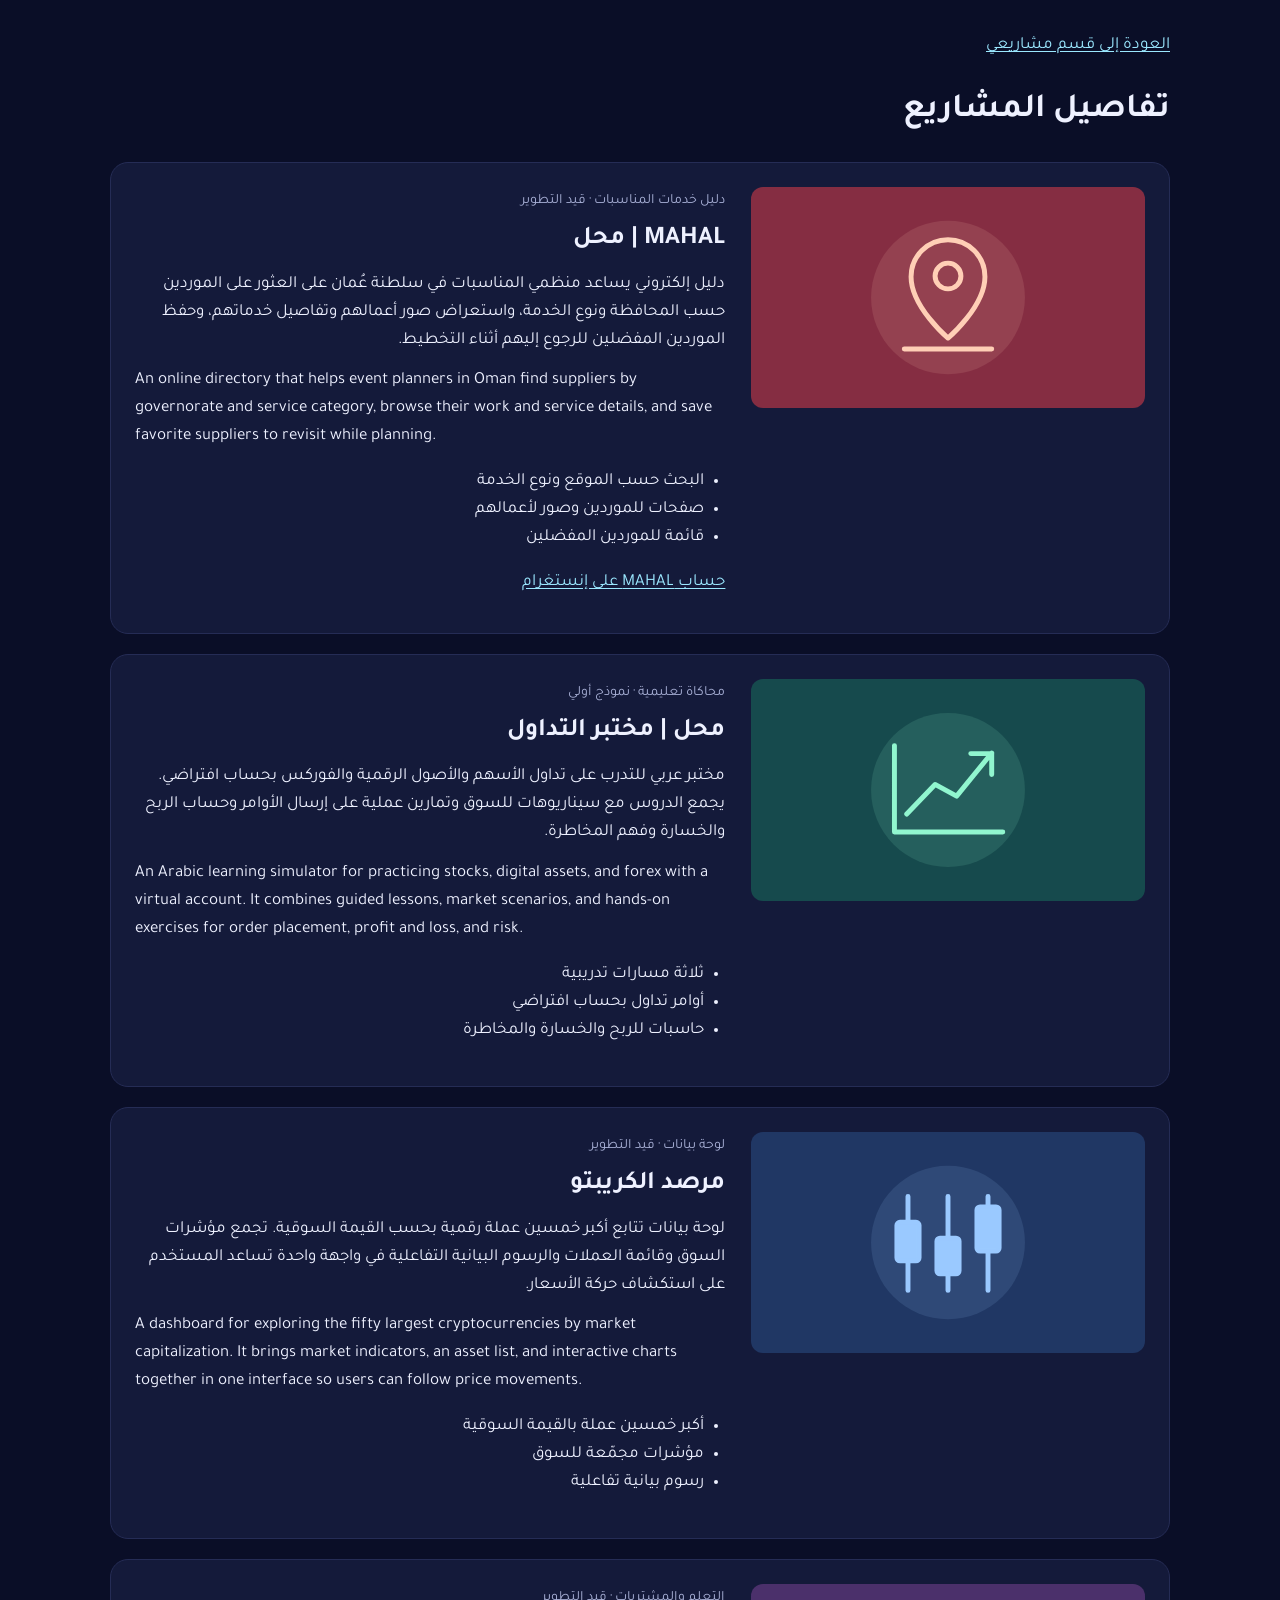
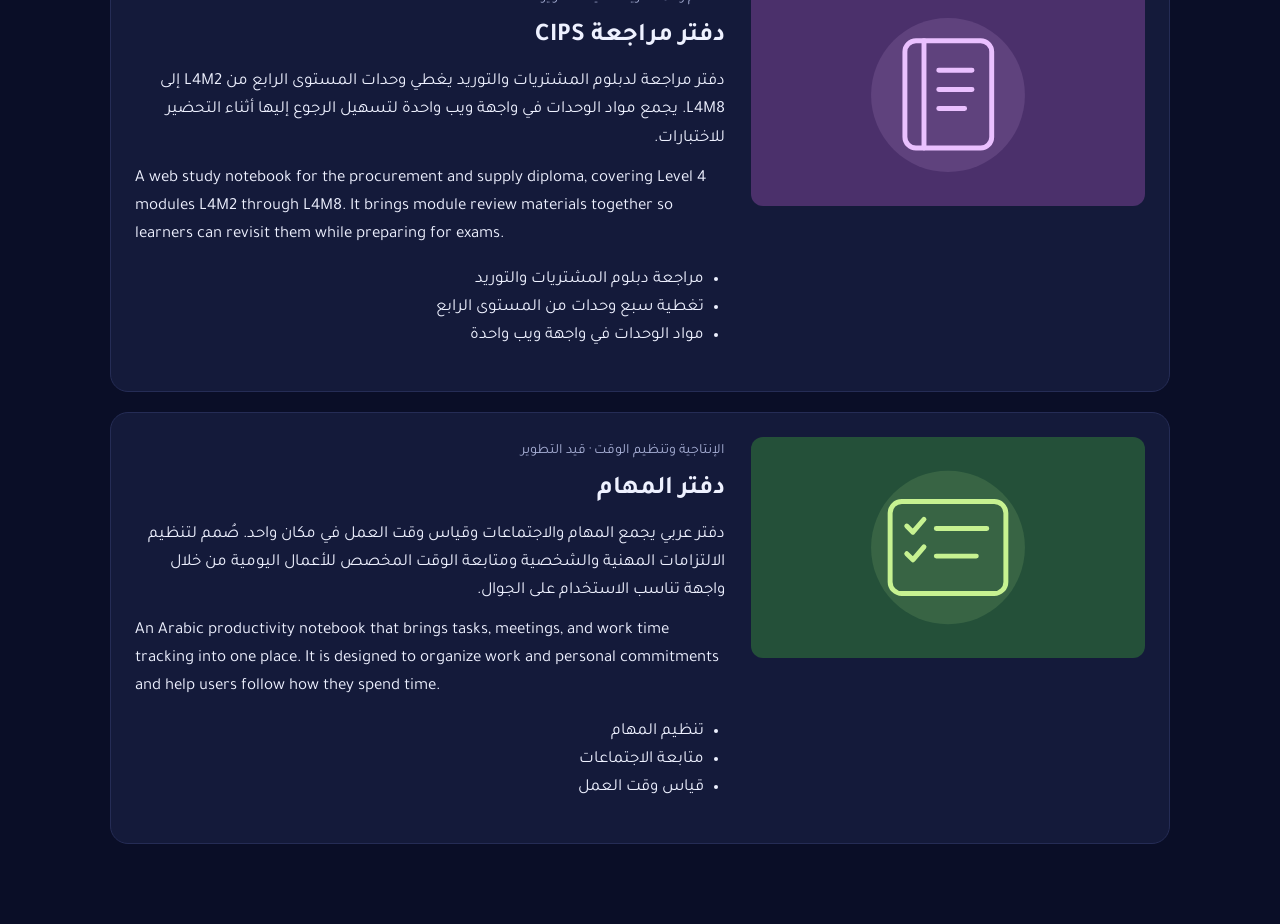
==== projects.html @ f1da6e08 "Add illustrated project portfolio to the academy" ====
<!doctype html>
<html lang="ar" dir="rtl">
<head>
  <meta charset="utf-8">
  <meta name="viewport" content="width=device-width, initial-scale=1">
  <title>مشاريعي | أكاديمية ستيفن خلفان</title>
  <link href="https://fonts.googleapis.com/css2?family=Tajawal:wght@400;500;700;800&display=swap" rel="stylesheet">
  <style>
    *{box-sizing:border-box}
    body{margin:0;background:#0a0e27;color:#eef1ff;font:17px/1.65 Tajawal,system-ui,sans-serif}
    main{max-width:1100px;margin:auto;padding:32px 20px 60px}
    a{color:#9be8ff;text-underline-offset:.2em}
    article{display:grid;grid-template-columns:minmax(0,1fr) minmax(0,1.5fr);gap:26px;align-items:start;background:#141a3a;border:1px solid #252c55;border-radius:18px;padding:24px;margin-bottom:20px;scroll-margin-top:20px}
    article:target{border-color:#9be8ff}
    img{display:block;width:100%;height:auto;border-radius:12px}
    h2{margin:4px 0 10px}
    p{margin:0 0 12px}
    small{color:#a8b0d6}
    ul{padding-inline-start:1.35rem}
    @media(max-width:720px){article{grid-template-columns:1fr;padding:16px}}
  </style>
</head>
<body>
  <main>
    <a href="index.html#projects">العودة إلى قسم مشاريعي</a>
    <h1>تفاصيل المشاريع</h1>
    <article id="mahal">
      <img src="assets/projects/mahal.svg" width="640" height="360" alt="" loading="lazy">
      <div>
        <small>دليل خدمات المناسبات · قيد التطوير</small>
        <h2>MAHAL | محل</h2>
        <p>دليل إلكتروني يساعد منظمي المناسبات في سلطنة عُمان على العثور على الموردين حسب المحافظة ونوع الخدمة، واستعراض صور أعمالهم وتفاصيل خدماتهم، وحفظ الموردين المفضلين للرجوع إليهم أثناء التخطيط.</p>
        <p lang="en" dir="ltr">An online directory that helps event planners in Oman find suppliers by governorate and service category, browse their work and service details, and save favorite suppliers to revisit while planning.</p>
        <ul><li>البحث حسب الموقع ونوع الخدمة</li><li>صفحات للموردين وصور لأعمالهم</li><li>قائمة للموردين المفضلين</li></ul>
      <p><a href="https://www.instagram.com/mahal.event/" rel="noopener">حساب MAHAL على إنستغرام</a></p>
      </div>
    </article>
    <article id="trading-lab">
      <img src="assets/projects/trading-lab.svg" width="640" height="360" alt="" loading="lazy">
      <div>
        <small>محاكاة تعليمية · نموذج أولي</small>
        <h2>محل | مختبر التداول</h2>
        <p>مختبر عربي للتدرب على تداول الأسهم والأصول الرقمية والفوركس بحساب افتراضي. يجمع الدروس مع سيناريوهات للسوق وتمارين عملية على إرسال الأوامر وحساب الربح والخسارة وفهم المخاطرة.</p>
        <p lang="en" dir="ltr">An Arabic learning simulator for practicing stocks, digital assets, and forex with a virtual account. It combines guided lessons, market scenarios, and hands-on exercises for order placement, profit and loss, and risk.</p>
        <ul><li>ثلاثة مسارات تدريبية</li><li>أوامر تداول بحساب افتراضي</li><li>حاسبات للربح والخسارة والمخاطرة</li></ul>
      </div>
    </article>
    <article id="crypto-observatory">
      <img src="assets/projects/crypto-observatory.svg" width="640" height="360" alt="" loading="lazy">
      <div>
        <small>لوحة بيانات · قيد التطوير</small>
        <h2>مرصد الكريبتو</h2>
        <p>لوحة بيانات تتابع أكبر خمسين عملة رقمية بحسب القيمة السوقية. تجمع مؤشرات السوق وقائمة العملات والرسوم البيانية التفاعلية في واجهة واحدة تساعد المستخدم على استكشاف حركة الأسعار.</p>
        <p lang="en" dir="ltr">A dashboard for exploring the fifty largest cryptocurrencies by market capitalization. It brings market indicators, an asset list, and interactive charts together in one interface so users can follow price movements.</p>
        <ul><li>أكبر خمسين عملة بالقيمة السوقية</li><li>مؤشرات مجمّعة للسوق</li><li>رسوم بيانية تفاعلية</li></ul>
      </div>
    </article>
    <article id="cips-review">
      <img src="assets/projects/cips-review.svg" width="640" height="360" alt="" loading="lazy">
      <div>
        <small>التعلم والمشتريات · قيد التطوير</small>
        <h2>دفتر مراجعة CIPS</h2>
        <p>دفتر مراجعة لدبلوم المشتريات والتوريد يغطي وحدات المستوى الرابع من L4M2 إلى L4M8. يجمع مواد الوحدات في واجهة ويب واحدة لتسهيل الرجوع إليها أثناء التحضير للاختبارات.</p>
        <p lang="en" dir="ltr">A web study notebook for the procurement and supply diploma, covering Level 4 modules L4M2 through L4M8. It brings module review materials together so learners can revisit them while preparing for exams.</p>
        <ul><li>مراجعة دبلوم المشتريات والتوريد</li><li>تغطية سبع وحدات من المستوى الرابع</li><li>مواد الوحدات في واجهة ويب واحدة</li></ul>
      </div>
    </article>
    <article id="task-notebook">
      <img src="assets/projects/task-notebook.svg" width="640" height="360" alt="" loading="lazy">
      <div>
        <small>الإنتاجية وتنظيم الوقت · قيد التطوير</small>
        <h2>دفتر المهام</h2>
        <p>دفتر عربي يجمع المهام والاجتماعات وقياس وقت العمل في مكان واحد. صُمم لتنظيم الالتزامات المهنية والشخصية ومتابعة الوقت المخصص للأعمال اليومية من خلال واجهة تناسب الاستخدام على الجوال.</p>
        <p lang="en" dir="ltr">An Arabic productivity notebook that brings tasks, meetings, and work time tracking into one place. It is designed to organize work and personal commitments and help users follow how they spend time.</p>
        <ul><li>تنظيم المهام</li><li>متابعة الاجتماعات</li><li>قياس وقت العمل</li></ul>
      </div>
    </article>
  </main>
</body>
</html>
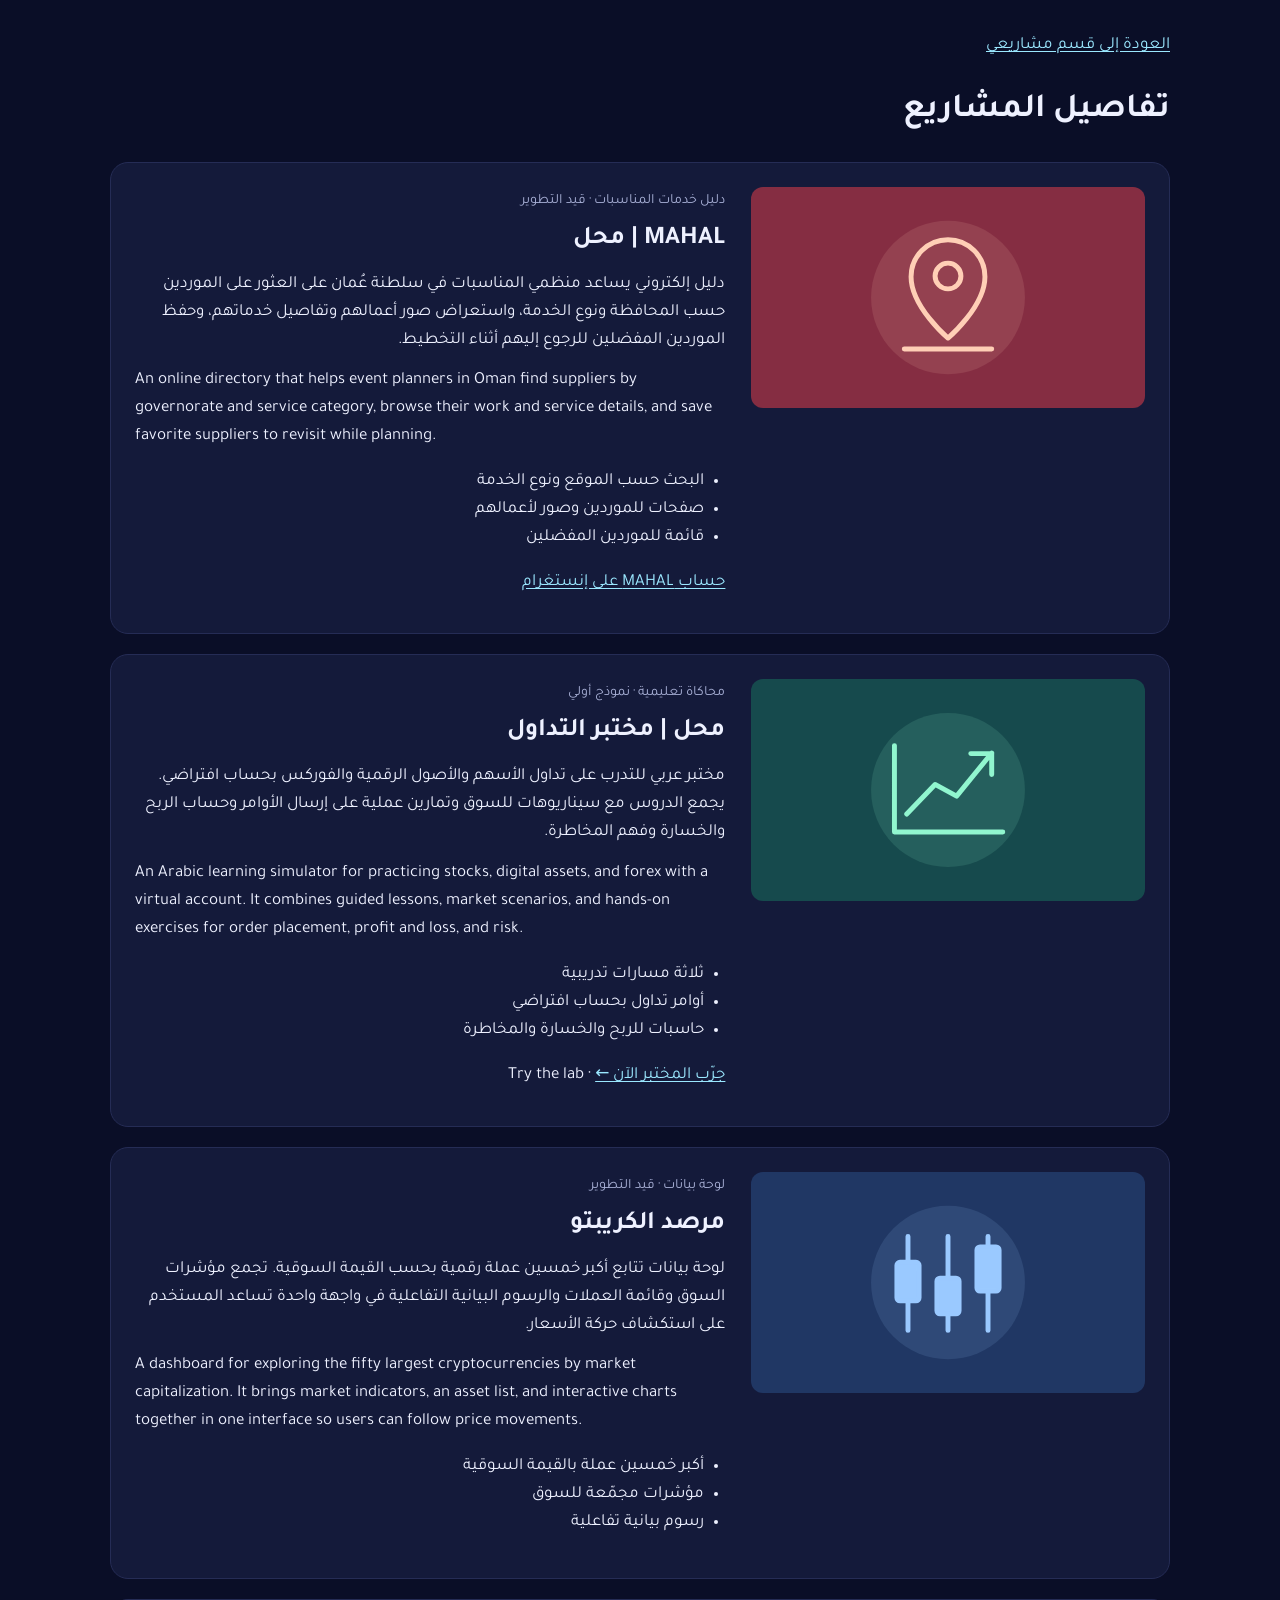
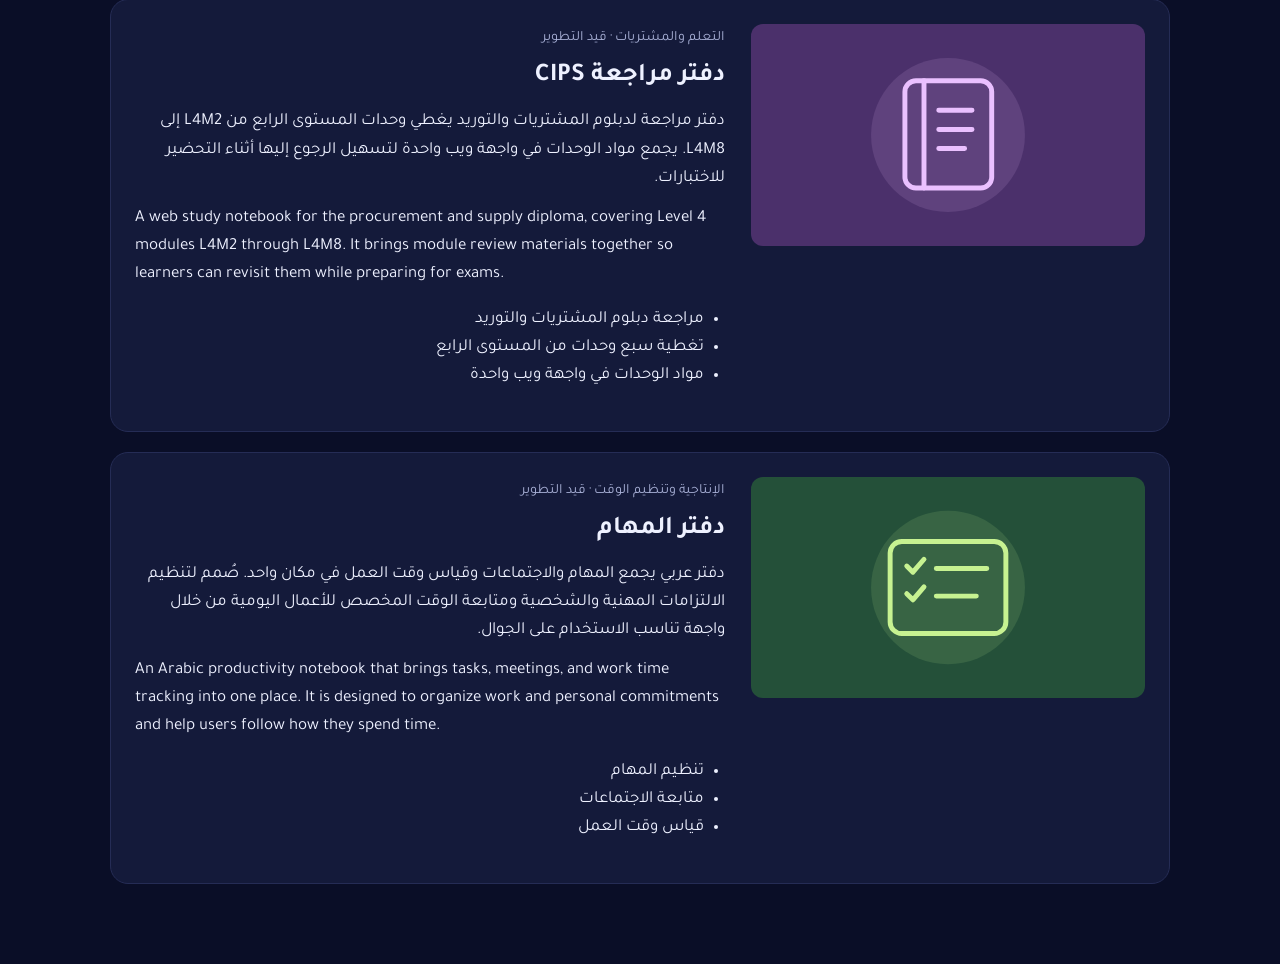
==== commit 18ef8a8f: "ربط مشروع مختبر التداول بالنسخة المنشورة على Vercel Co-Authored-By: Claude Opus 5.5 <noreply@anthrop" ====
--- a/projects.html
+++ b/projects.html
@@ -43,6 +43,7 @@
         <p>مختبر عربي للتدرب على تداول الأسهم والأصول الرقمية والفوركس بحساب افتراضي. يجمع الدروس مع سيناريوهات للسوق وتمارين عملية على إرسال الأوامر وحساب الربح والخسارة وفهم المخاطرة.</p>
         <p lang="en" dir="ltr">An Arabic learning simulator for practicing stocks, digital assets, and forex with a virtual account. It combines guided lessons, market scenarios, and hands-on exercises for order placement, profit and loss, and risk.</p>
         <ul><li>ثلاثة مسارات تدريبية</li><li>أوامر تداول بحساب افتراضي</li><li>حاسبات للربح والخسارة والمخاطرة</li></ul>
+        <p><a href="https://steven-khalfan-trading-lab.vercel.app/app" target="_blank" rel="noopener">جرّب المختبر الآن ←</a> · <span lang="en" dir="ltr">Try the lab</span></p>
       </div>
     </article>
     <article id="crypto-observatory">
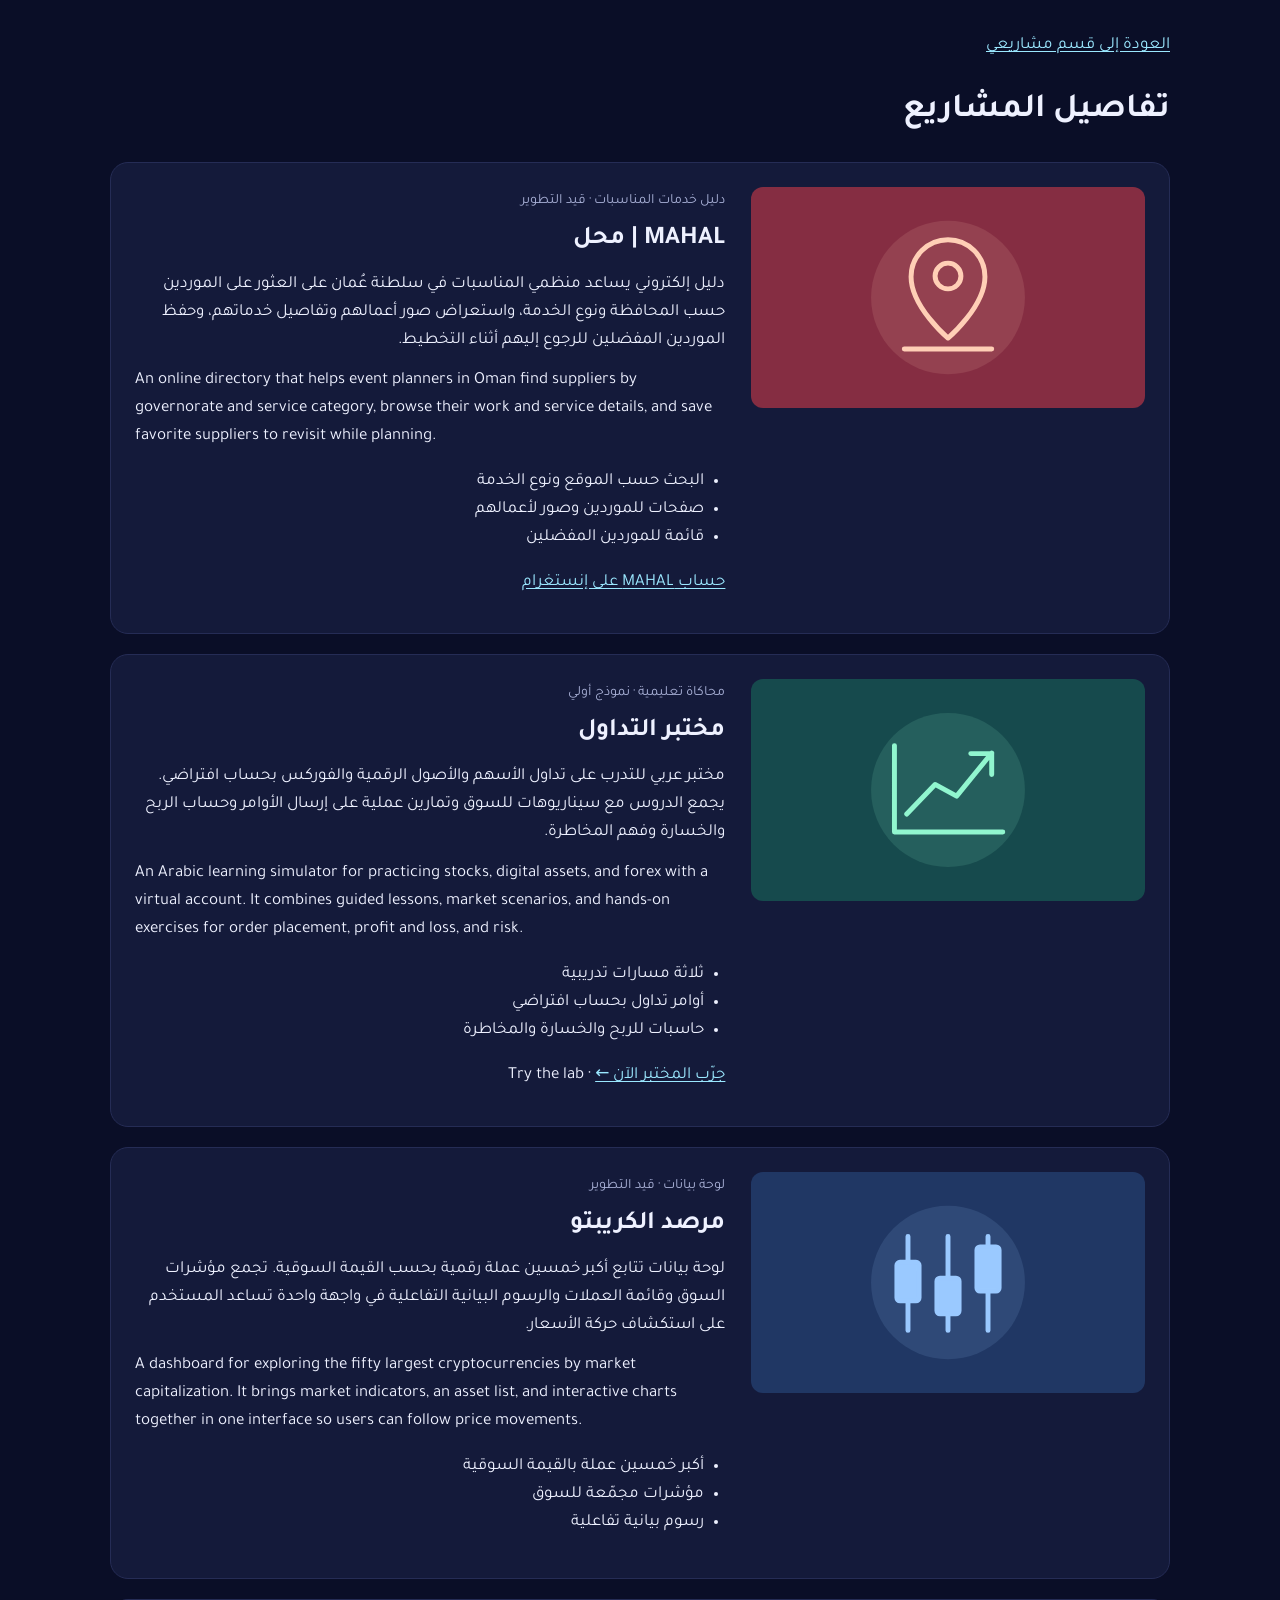
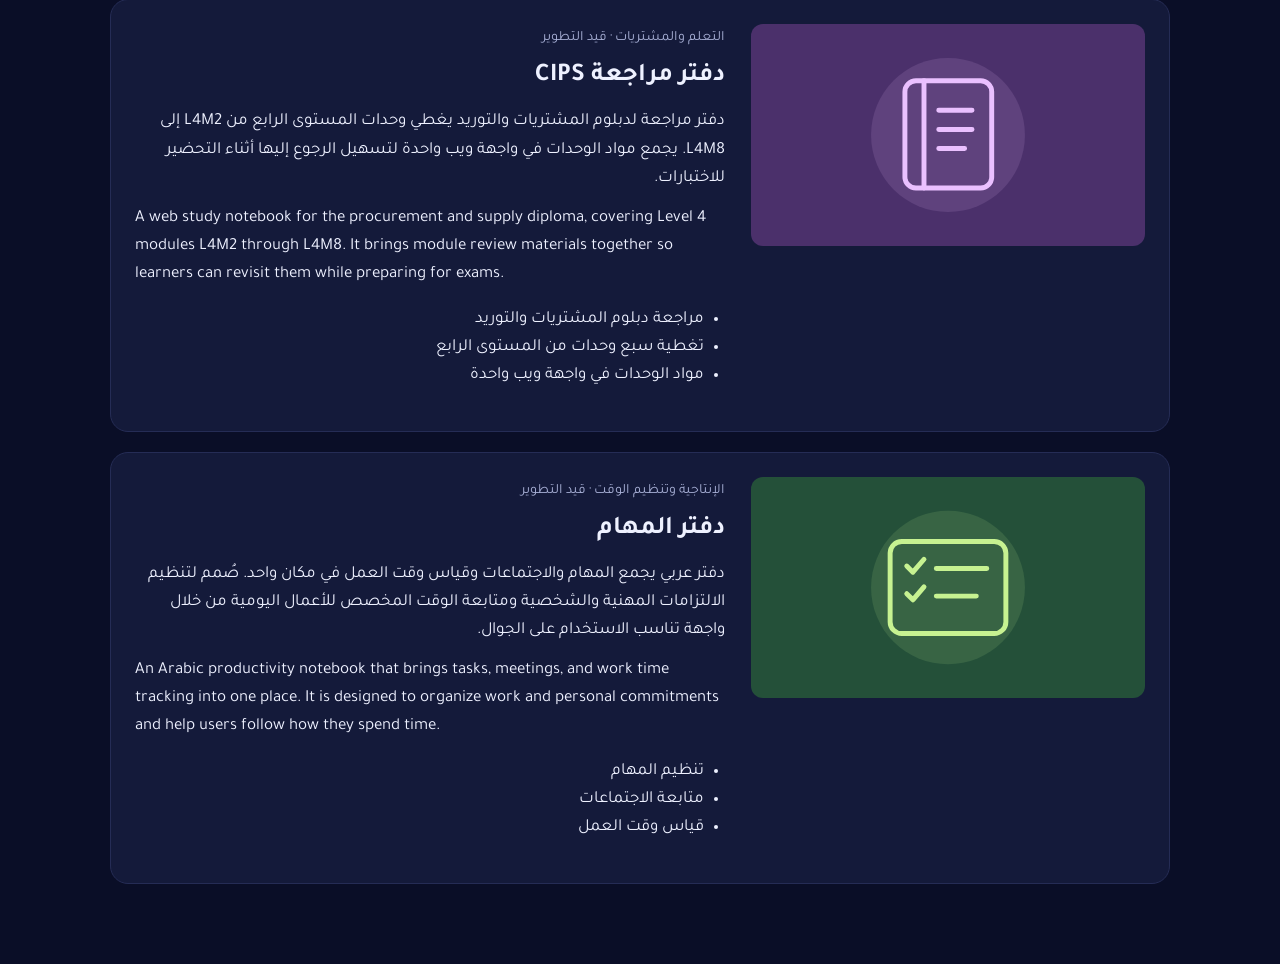
==== commit a29df7b5: "الأكاديمية: قسم «مختبر التداول»، ومسار دورات التداول للمبتدئين، وتغيير اسم المشروع Co-Authored-By: C" ====
--- a/projects.html
+++ b/projects.html
@@ -39,7 +39,7 @@
       <img src="assets/projects/trading-lab.svg" width="640" height="360" alt="" loading="lazy">
       <div>
         <small>محاكاة تعليمية · نموذج أولي</small>
-        <h2>محل | مختبر التداول</h2>
+        <h2>مختبر التداول</h2>
         <p>مختبر عربي للتدرب على تداول الأسهم والأصول الرقمية والفوركس بحساب افتراضي. يجمع الدروس مع سيناريوهات للسوق وتمارين عملية على إرسال الأوامر وحساب الربح والخسارة وفهم المخاطرة.</p>
         <p lang="en" dir="ltr">An Arabic learning simulator for practicing stocks, digital assets, and forex with a virtual account. It combines guided lessons, market scenarios, and hands-on exercises for order placement, profit and loss, and risk.</p>
         <ul><li>ثلاثة مسارات تدريبية</li><li>أوامر تداول بحساب افتراضي</li><li>حاسبات للربح والخسارة والمخاطرة</li></ul>
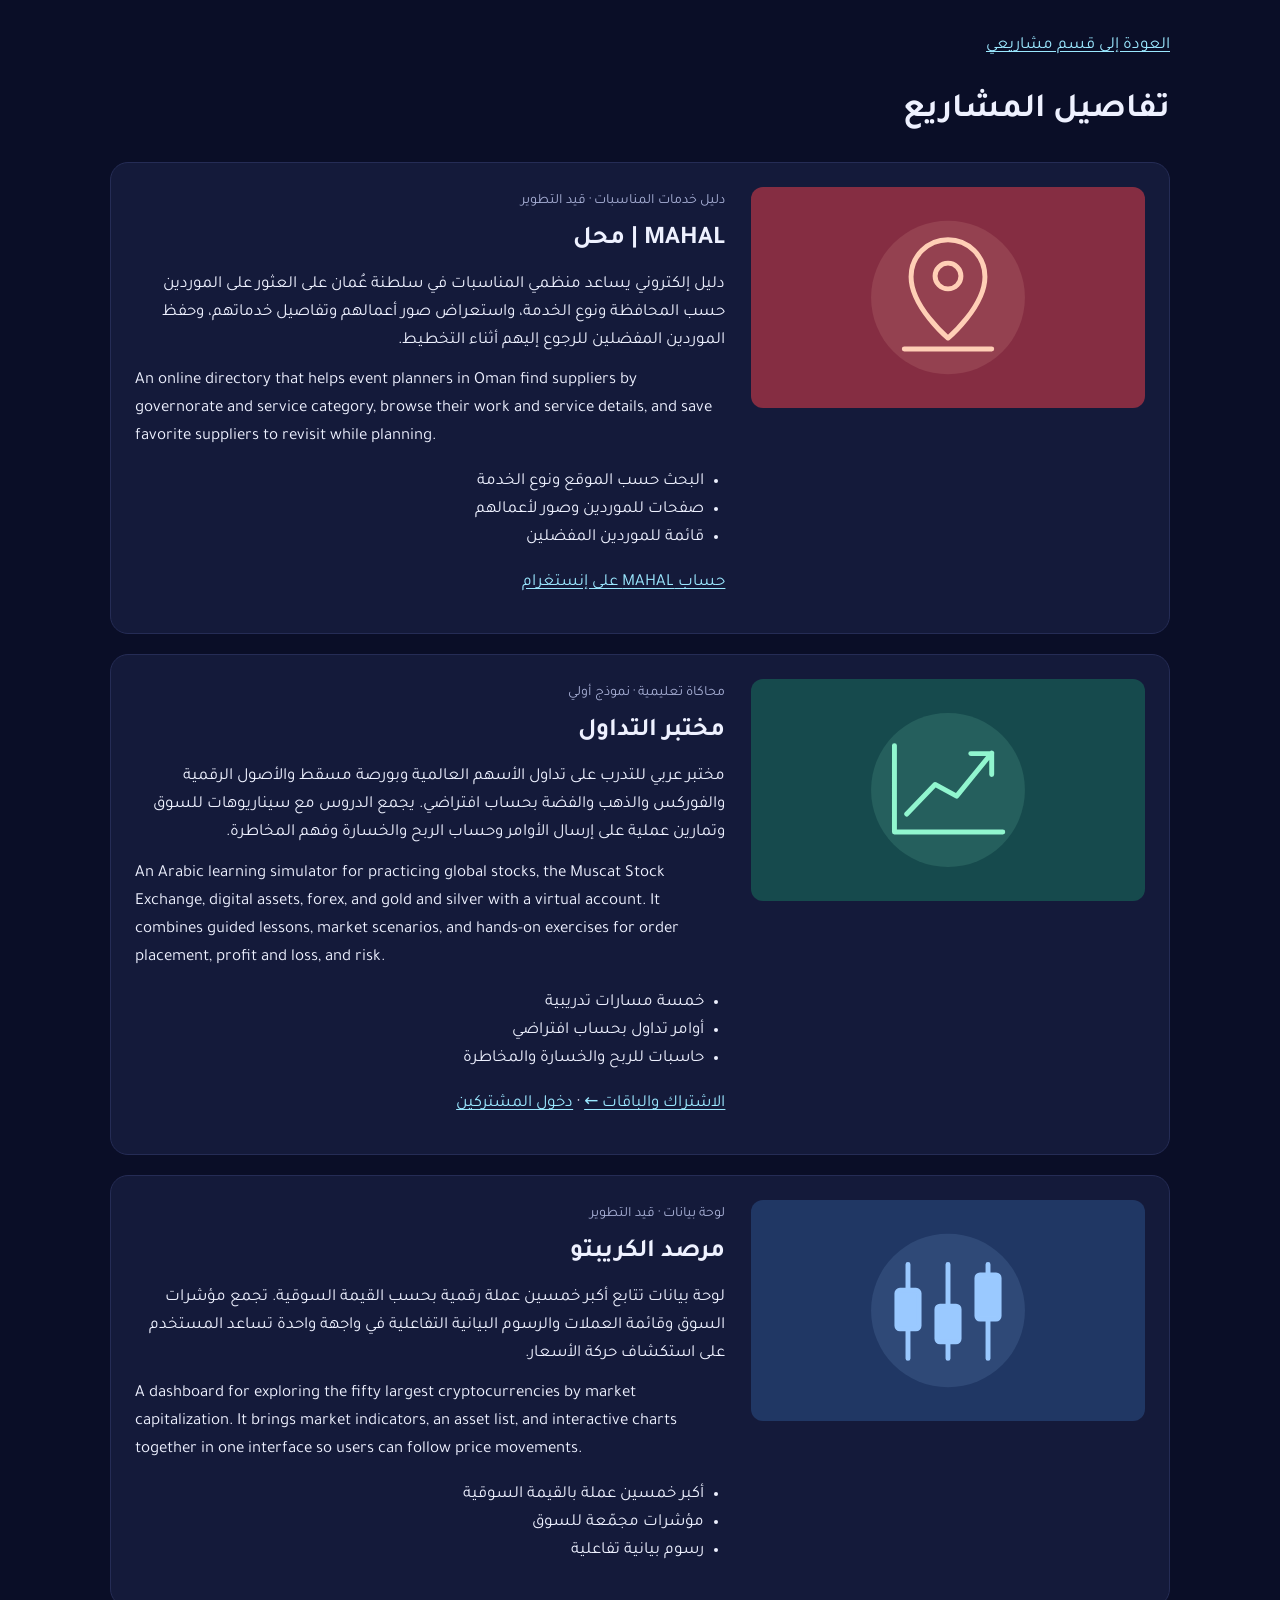
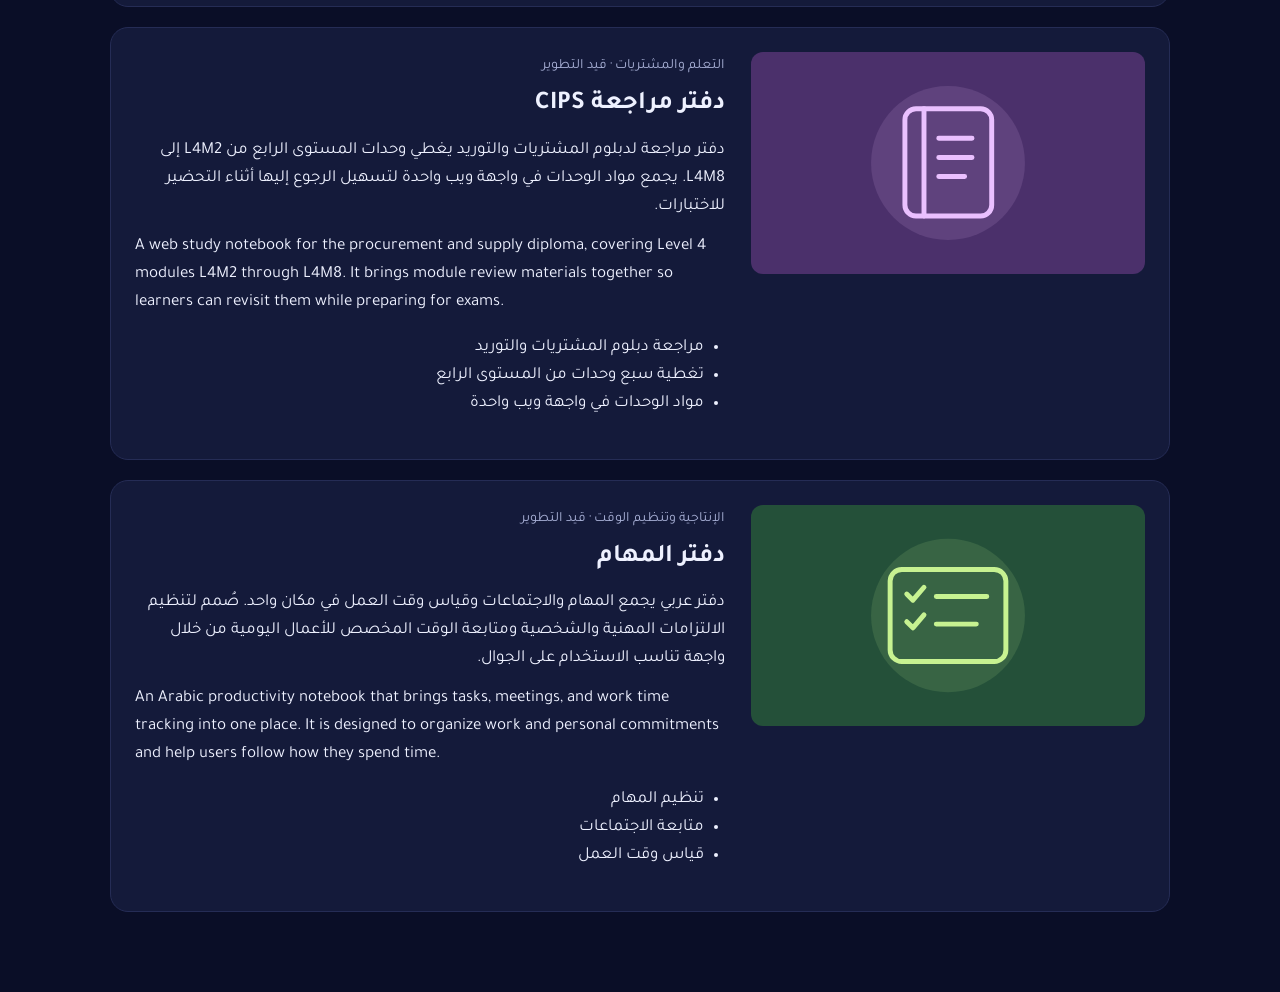
==== commit 7a1752b1: "الأكاديمية: اشتراك مختبر التداول 10 ر.ع والباقات عبر واتساب، والمسارات الخمسة Co-Authored-By: Claude" ====
--- a/projects.html
+++ b/projects.html
@@ -40,10 +40,10 @@
       <div>
         <small>محاكاة تعليمية · نموذج أولي</small>
         <h2>مختبر التداول</h2>
-        <p>مختبر عربي للتدرب على تداول الأسهم والأصول الرقمية والفوركس بحساب افتراضي. يجمع الدروس مع سيناريوهات للسوق وتمارين عملية على إرسال الأوامر وحساب الربح والخسارة وفهم المخاطرة.</p>
-        <p lang="en" dir="ltr">An Arabic learning simulator for practicing stocks, digital assets, and forex with a virtual account. It combines guided lessons, market scenarios, and hands-on exercises for order placement, profit and loss, and risk.</p>
-        <ul><li>ثلاثة مسارات تدريبية</li><li>أوامر تداول بحساب افتراضي</li><li>حاسبات للربح والخسارة والمخاطرة</li></ul>
-        <p><a href="https://steven-khalfan-trading-lab.vercel.app/app" target="_blank" rel="noopener">جرّب المختبر الآن ←</a> · <span lang="en" dir="ltr">Try the lab</span></p>
+        <p>مختبر عربي للتدرب على تداول الأسهم العالمية وبورصة مسقط والأصول الرقمية والفوركس والذهب والفضة بحساب افتراضي. يجمع الدروس مع سيناريوهات للسوق وتمارين عملية على إرسال الأوامر وحساب الربح والخسارة وفهم المخاطرة.</p>
+        <p lang="en" dir="ltr">An Arabic learning simulator for practicing global stocks, the Muscat Stock Exchange, digital assets, forex, and gold and silver with a virtual account. It combines guided lessons, market scenarios, and hands-on exercises for order placement, profit and loss, and risk.</p>
+        <ul><li>خمسة مسارات تدريبية</li><li>أوامر تداول بحساب افتراضي</li><li>حاسبات للربح والخسارة والمخاطرة</li></ul>
+        <p><a href="index.html#packages">الاشتراك والباقات ←</a> · <a href="https://steven-khalfan-trading-lab.vercel.app/app" target="_blank" rel="noopener">دخول المشتركين</a></p>
       </div>
     </article>
     <article id="crypto-observatory">
